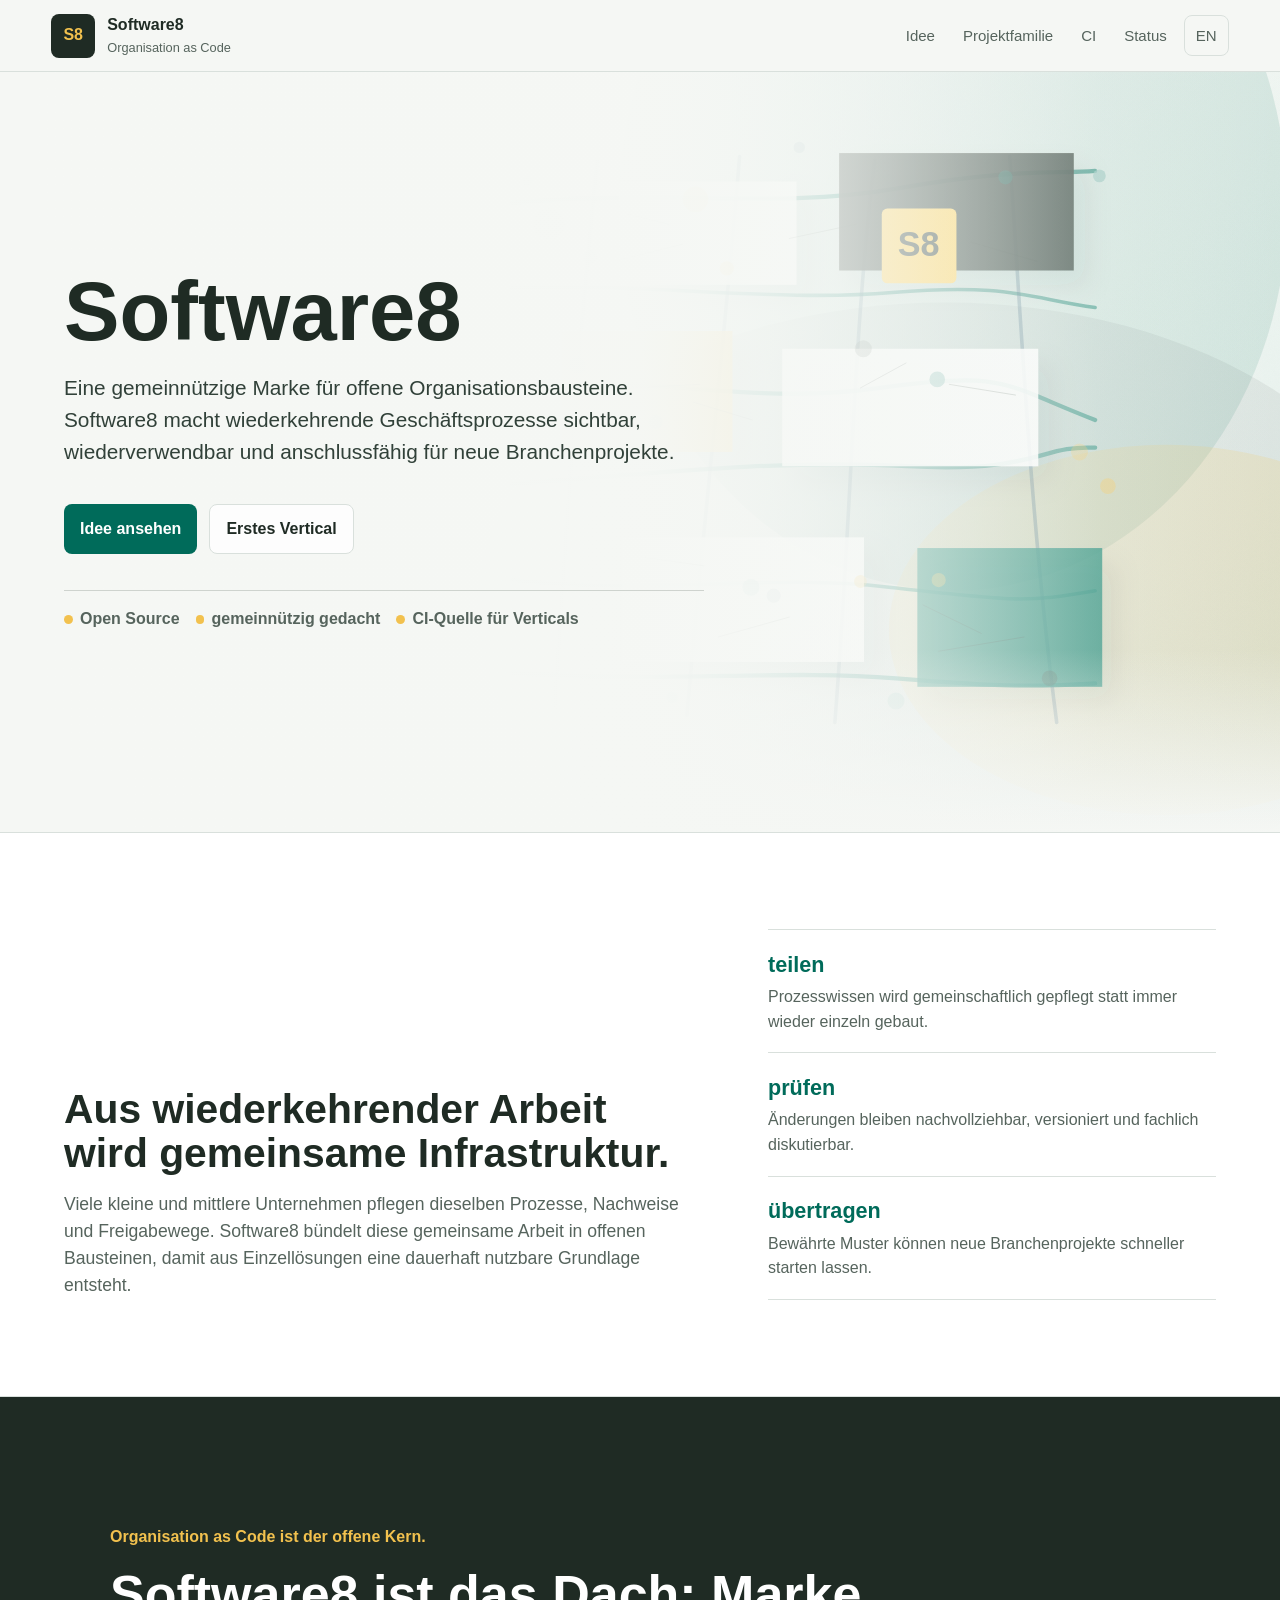
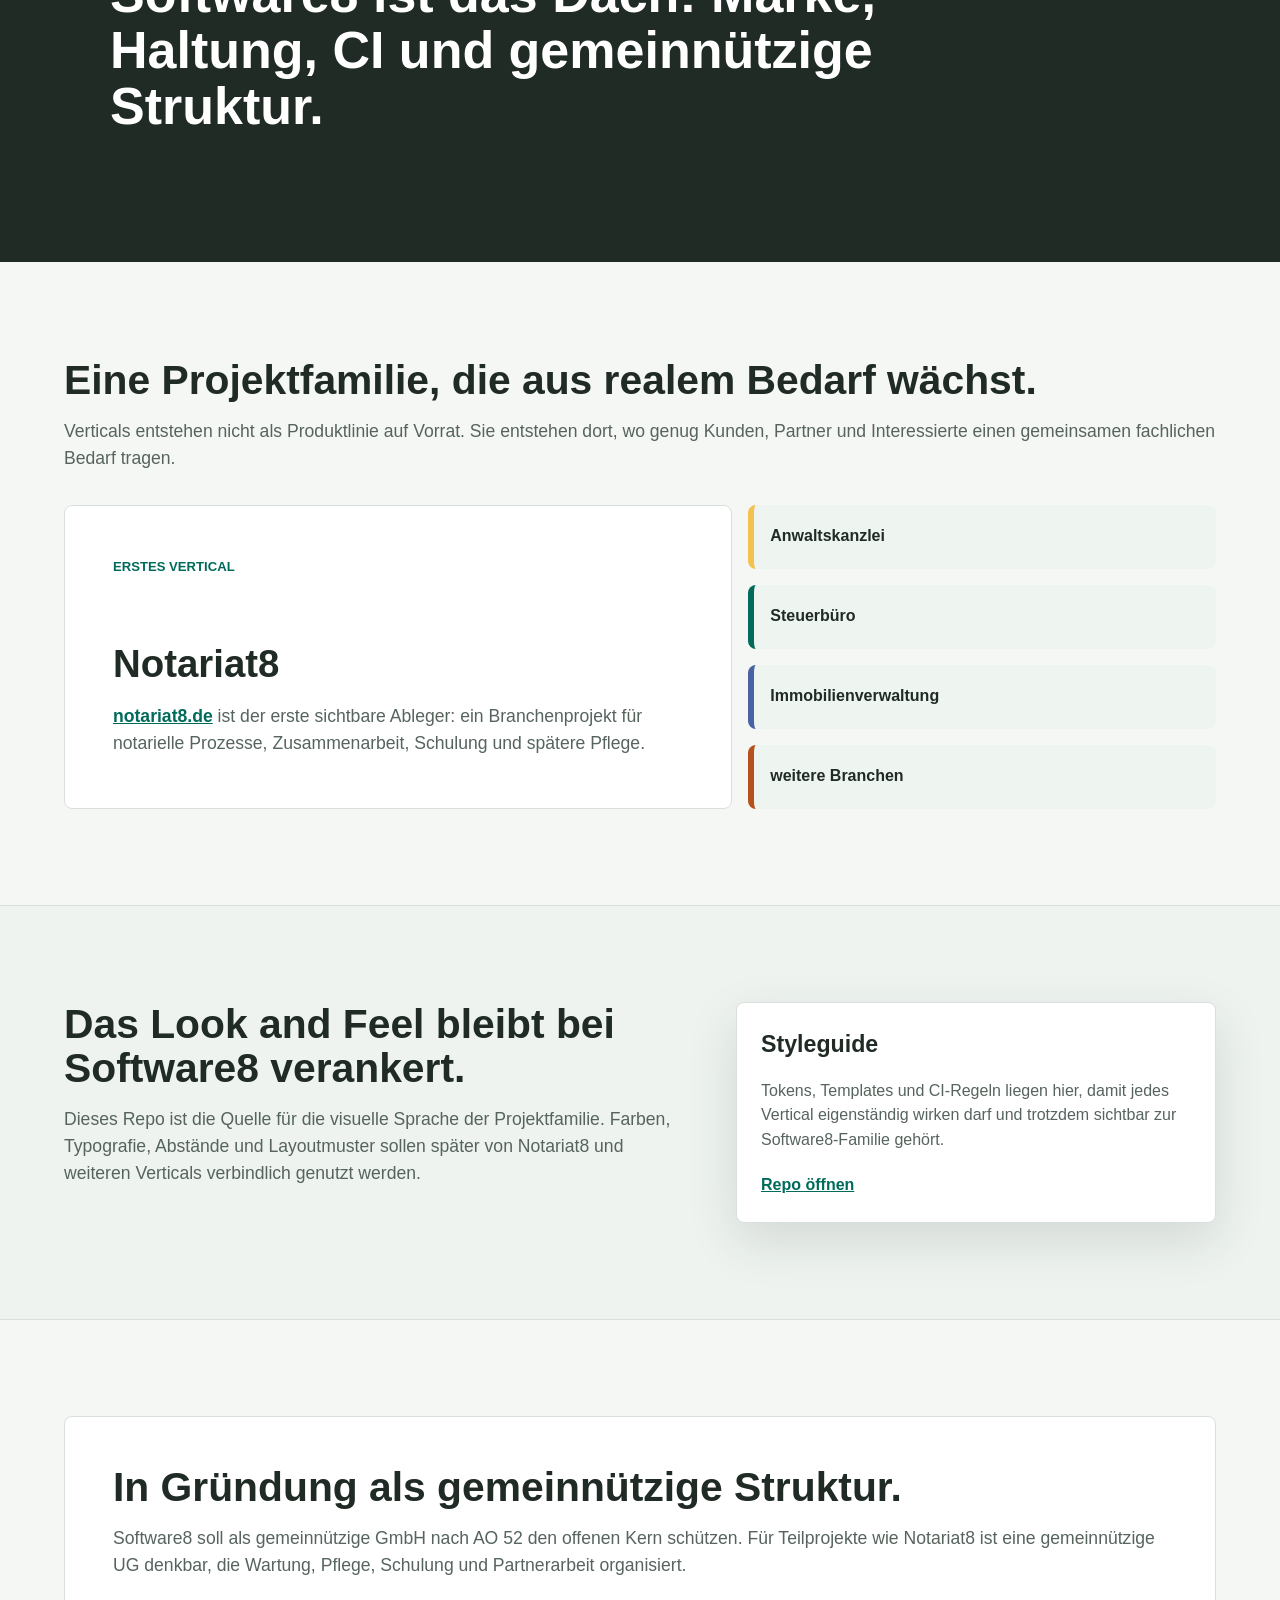
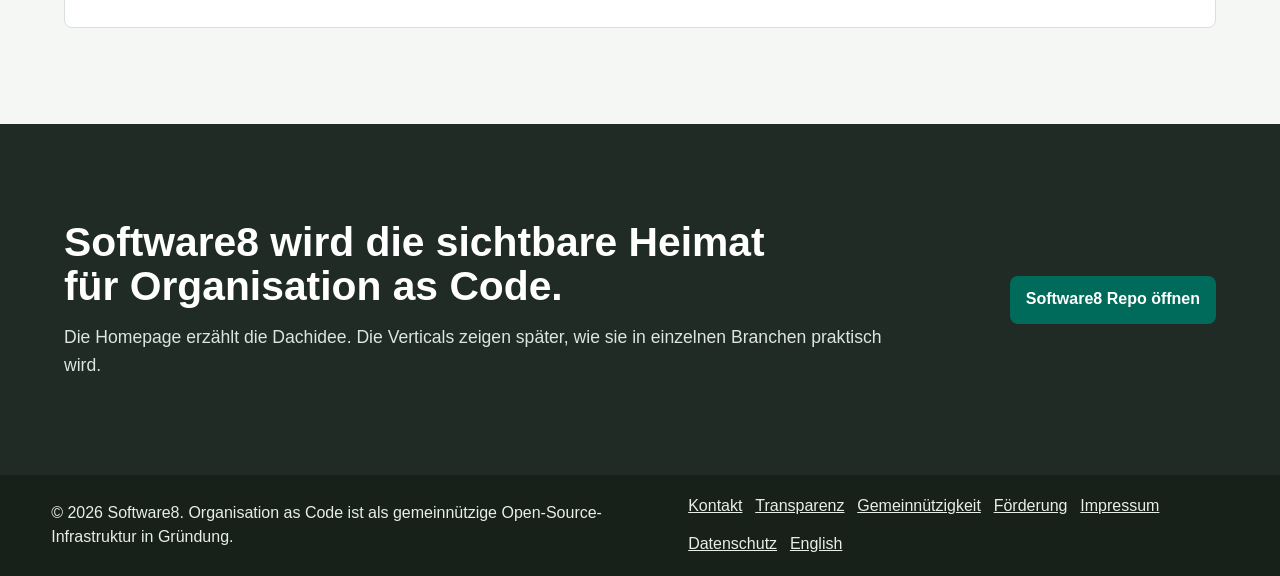
==== index.html @ 3254cb10 "Convert site to Software8" ====
<!doctype html>
<html lang="de">
  <head>
    <meta charset="utf-8">
    <meta name="viewport" content="width=device-width, initial-scale=1">
    <title>Software8 | Organisation as Code</title>
    <meta name="description" content="Software8 ist die gemeinnützige Dachmarke für Organisation as Code: offene Prozessbausteine, verbindliches CI und neue Vertical-Projekte für den Mittelstand.">
    <meta name="theme-color" content="#f5f7f4">
    <link rel="canonical" href="https://software8.de/">
    <link rel="alternate" hreflang="de" href="https://software8.de/">
    <link rel="alternate" hreflang="en" href="https://software8.de/en/">
    <link rel="icon" href="assets/favicon.svg" type="image/svg+xml">
    <link rel="preload" href="assets/software8-field.svg" as="image">
    <link rel="stylesheet" href="assets/site.css">
    <script src="assets/site.js" defer></script>
  </head>
  <body>
    <a class="skip-link" href="#content">Zum Inhalt springen</a>
    <header class="site-header">
      <a class="brand" href="./" aria-label="Software8 Startseite">
        <span class="brand-mark" aria-hidden="true">S8</span>
        <span>
          <strong>Software8</strong>
          <small>Organisation as Code</small>
        </span>
      </a>
      <button class="nav-toggle" type="button" aria-label="Navigation öffnen" aria-expanded="false" aria-controls="site-nav">☰</button>
      <nav class="site-nav" id="site-nav" aria-label="Hauptnavigation">
        <a href="#idee">Idee</a>
        <a href="#familie">Projektfamilie</a>
        <a href="#ci">CI</a>
        <a href="#status">Status</a>
        <a class="language-link" href="en/" lang="en">EN</a>
      </nav>
    </header>

    <main id="content">
      <section class="hero image-hero" aria-labelledby="hero-title">
        <img class="hero-image" src="assets/software8-field.svg" alt="">
        <div class="hero-content">
          <h1 id="hero-title">Software8</h1>
          <p class="lead">Eine gemeinnützige Marke für offene Organisationsbausteine. Software8 macht wiederkehrende Geschäftsprozesse sichtbar, wiederverwendbar und anschlussfähig für neue Branchenprojekte.</p>
          <div class="hero-actions" aria-label="Primäre Aktionen">
            <a class="button primary" href="#idee">Idee ansehen</a>
            <a class="button secondary" href="https://notariat8.de">Erstes Vertical</a>
          </div>
          <ul class="hero-proof" aria-label="Software8 in drei Punkten">
            <li>Open Source</li>
            <li>gemeinnützig gedacht</li>
            <li>CI-Quelle für Verticals</li>
          </ul>
        </div>
      </section>

      <section class="image-strip" id="idee" aria-labelledby="idee-title">
        <div class="image-strip-copy">
          <h2 id="idee-title">Aus wiederkehrender Arbeit wird gemeinsame Infrastruktur.</h2>
          <p>Viele kleine und mittlere Unternehmen pflegen dieselben Prozesse, Nachweise und Freigabewege. Software8 bündelt diese gemeinsame Arbeit in offenen Bausteinen, damit aus Einzellösungen eine dauerhaft nutzbare Grundlage entsteht.</p>
        </div>
        <div class="statement-list" aria-label="Software8 Wirkung">
          <div>
            <strong>teilen</strong>
            <span>Prozesswissen wird gemeinschaftlich gepflegt statt immer wieder einzeln gebaut.</span>
          </div>
          <div>
            <strong>prüfen</strong>
            <span>Änderungen bleiben nachvollziehbar, versioniert und fachlich diskutierbar.</span>
          </div>
          <div>
            <strong>übertragen</strong>
            <span>Bewährte Muster können neue Branchenprojekte schneller starten lassen.</span>
          </div>
        </div>
      </section>

      <section class="brand-band" aria-labelledby="kern-title">
        <div class="brand-band-inner">
          <p>Organisation as Code ist der offene Kern.</p>
          <h2 id="kern-title">Software8 ist das Dach: Marke, Haltung, CI und gemeinnützige Struktur.</h2>
        </div>
      </section>

      <section class="section vertical-showcase" id="familie" aria-labelledby="familie-title">
        <div class="section-heading">
          <h2 id="familie-title">Eine Projektfamilie, die aus realem Bedarf wächst.</h2>
          <p>Verticals entstehen nicht als Produktlinie auf Vorrat. Sie entstehen dort, wo genug Kunden, Partner und Interessierte einen gemeinsamen fachlichen Bedarf tragen.</p>
        </div>
        <div class="vertical-layout">
          <article class="vertical-primary">
            <span>erstes Vertical</span>
            <h3>Notariat8</h3>
            <p><a class="text-link" href="https://notariat8.de">notariat8.de</a> ist der erste sichtbare Ableger: ein Branchenprojekt für notarielle Prozesse, Zusammenarbeit, Schulung und spätere Pflege.</p>
          </article>
          <div class="vertical-list" aria-label="Mögliche weitere Verticals">
            <p>Anwaltskanzlei</p>
            <p>Steuerbüro</p>
            <p>Immobilienverwaltung</p>
            <p>weitere Branchen</p>
          </div>
        </div>
      </section>

      <section class="ci-section" id="ci" aria-labelledby="ci-title">
        <div class="ci-grid">
          <div>
            <h2 id="ci-title">Das Look and Feel bleibt bei Software8 verankert.</h2>
            <p>Dieses Repo ist die Quelle für die visuelle Sprache der Projektfamilie. Farben, Typografie, Abstände und Layoutmuster sollen später von Notariat8 und weiteren Verticals verbindlich genutzt werden.</p>
          </div>
          <div class="ci-panel">
            <strong>Styleguide</strong>
            <span>Tokens, Templates und CI-Regeln liegen hier, damit jedes Vertical eigenständig wirken darf und trotzdem sichtbar zur Software8-Familie gehört.</span>
            <a class="text-link" href="https://github.com/software8-de/www-s8">Repo öffnen</a>
          </div>
        </div>
      </section>

      <section class="section status-section" id="status" aria-labelledby="status-title">
        <div class="status-copy">
          <h2 id="status-title">In Gründung als gemeinnützige Struktur.</h2>
          <p>Software8 soll als gemeinnützige GmbH nach AO 52 den offenen Kern schützen. Für Teilprojekte wie Notariat8 ist eine gemeinnützige UG denkbar, die Wartung, Pflege, Schulung und Partnerarbeit organisiert.</p>
        </div>
      </section>

      <section class="cta-band" aria-labelledby="cta-title">
        <div>
          <h2 id="cta-title">Software8 wird die sichtbare Heimat für Organisation as Code.</h2>
          <p>Die Homepage erzählt die Dachidee. Die Verticals zeigen später, wie sie in einzelnen Branchen praktisch wird.</p>
        </div>
        <a class="button primary" href="https://github.com/software8-de/www-s8">Software8 Repo öffnen</a>
      </section>
    </main>

    <footer class="site-footer">
      <p>© 2026 Software8. Organisation as Code ist als gemeinnützige Open-Source-Infrastruktur in Gründung.</p>
      <nav aria-label="Footer Navigation">
        <a href="kontakt.html">Kontakt</a>
        <a href="transparenz.html">Transparenz</a>
        <a href="gemeinnuetzigkeit.html">Gemeinnützigkeit</a>
        <a href="foerderung.html">Förderung</a>
        <a href="impressum.html">Impressum</a>
        <a href="datenschutz.html">Datenschutz</a>
        <a href="en/" lang="en">English</a>
      </nav>
    </footer>
  </body>
</html>
---- assets/site.css ----
@import url("../styleguide/tokens.css");

* {
  box-sizing: border-box;
}

html {
  scroll-behavior: smooth;
}

body {
  margin: 0;
  background: var(--paper);
  color: var(--ink);
  font-family: var(--s8-font-sans);
  line-height: 1.55;
}

a {
  color: inherit;
}

.skip-link {
  background: var(--ink);
  color: var(--surface);
  left: 1rem;
  padding: 0.5rem 0.75rem;
  position: fixed;
  top: -4rem;
  z-index: 20;
}

.skip-link:focus {
  top: 1rem;
}

.site-header {
  align-items: center;
  background: rgba(245, 247, 244, 0.94);
  border-bottom: 1px solid var(--line);
  display: flex;
  gap: 1rem;
  justify-content: space-between;
  min-height: 72px;
  padding: 0.75rem clamp(1rem, 4vw, 4rem);
  position: sticky;
  top: 0;
  z-index: 10;
}

.brand {
  align-items: center;
  display: inline-flex;
  gap: 0.75rem;
  min-width: 0;
  text-decoration: none;
}

.brand-mark {
  align-items: center;
  background: var(--ink);
  border-radius: 8px;
  color: var(--gold);
  display: inline-flex;
  flex: 0 0 44px;
  font-weight: 700;
  height: 44px;
  justify-content: center;
  width: 44px;
}

.brand strong,
.brand small {
  display: block;
}

.brand strong {
  font-size: 1rem;
}

.brand small {
  color: var(--muted);
  font-size: 0.8rem;
}

.site-nav {
  align-items: center;
  display: flex;
  gap: 0.35rem;
}

.site-nav a {
  border-radius: 8px;
  color: var(--muted);
  font-size: 0.94rem;
  padding: 0.5rem 0.7rem;
  text-decoration: none;
}

.site-nav a:hover,
.site-nav a:focus-visible {
  background: #e8eee9;
  color: var(--ink);
}

.language-link {
  border: 1px solid var(--line);
}

.nav-toggle {
  align-items: center;
  background: var(--surface);
  border: 1px solid var(--line);
  border-radius: 8px;
  color: var(--ink);
  display: none;
  font-size: 1.3rem;
  height: 42px;
  justify-content: center;
  width: 42px;
}

.image-hero {
  align-items: center;
  display: flex;
  isolation: isolate;
  min-height: 760px;
  overflow: hidden;
  padding: clamp(4rem, 9vw, 7rem) var(--s8-page-gutter);
  position: relative;
}

.image-hero::after {
  background:
    linear-gradient(90deg, rgba(245, 247, 244, 1) 0%, rgba(245, 247, 244, 0.96) 50%, rgba(245, 247, 244, 0.58) 66%, rgba(245, 247, 244, 0.16) 86%),
    linear-gradient(180deg, rgba(245, 247, 244, 0) 76%, var(--paper) 100%);
  content: "";
  inset: 0;
  position: absolute;
  z-index: -1;
}

.hero-image {
  height: 100%;
  inset: 0;
  object-fit: cover;
  object-position: center right;
  position: absolute;
  width: 100%;
  z-index: -2;
}

.hero-content {
  max-width: 760px;
}

h1,
h2,
h3,
p {
  overflow-wrap: anywhere;
}

h1 {
  font-size: 5.2rem;
  line-height: 0.95;
  margin: 0 0 1.2rem;
}

h2 {
  font-size: 2.55rem;
  line-height: 1.08;
  margin: 0;
}

h3 {
  font-size: 1.25rem;
  line-height: 1.2;
  margin: 0 0 0.65rem;
}

.lead {
  color: #314139;
  font-size: 1.3rem;
  max-width: 640px;
}

.hero-actions {
  display: flex;
  flex-wrap: wrap;
  gap: 0.75rem;
  margin: 2.25rem 0;
}

.button {
  align-items: center;
  border-radius: 8px;
  display: inline-flex;
  font-weight: 700;
  justify-content: center;
  min-height: 46px;
  padding: 0.72rem 1rem;
  text-decoration: none;
}

.button.primary {
  background: var(--green);
  color: var(--surface);
}

.button.primary:hover,
.button.primary:focus-visible {
  background: var(--green-dark);
}

.button.secondary {
  background: rgba(255, 255, 255, 0.82);
  border: 1px solid var(--line);
  color: var(--ink);
}

.hero-proof {
  border-top: 1px solid rgba(30, 48, 38, 0.18);
  color: var(--muted);
  display: flex;
  flex-wrap: wrap;
  gap: 0.7rem 1rem;
  list-style: none;
  margin: 2rem 0 0;
  max-width: 700px;
  padding: 1rem 0 0;
}

.hero-proof li {
  align-items: center;
  display: inline-flex;
  font-weight: 700;
  gap: 0.45rem;
}

.hero-proof li::before {
  background: var(--gold);
  border-radius: 999px;
  content: "";
  height: 0.55rem;
  width: 0.55rem;
}

.image-strip,
.section,
.ci-section,
.cta-band,
.legal-page {
  padding: var(--s8-section-y) var(--s8-page-gutter);
}

.image-strip {
  align-items: end;
  background: var(--surface);
  border-block: 1px solid var(--line);
  display: grid;
  gap: clamp(2rem, 6vw, 7rem);
  grid-template-columns: minmax(0, 1.05fr) minmax(320px, 0.75fr);
}

.image-strip-copy,
.section-heading,
.vertical-layout,
.ci-grid,
.status-copy {
  margin: 0 auto;
  max-width: 1180px;
}

.image-strip-copy {
  margin-right: 0;
}

.image-strip-copy p,
.section-heading p,
.ci-grid p,
.status-copy p,
.cta-band p {
  color: var(--muted);
  font-size: 1.1rem;
  margin: 1rem 0 0;
}

.statement-list {
  border-top: 1px solid var(--line);
  display: grid;
  gap: 0;
  margin-left: 0;
}

.statement-list div {
  border-bottom: 1px solid var(--line);
  padding: 1.1rem 0;
}

.statement-list strong,
.statement-list span {
  display: block;
}

.statement-list strong {
  color: var(--green);
  font-size: 1.35rem;
  margin-bottom: 0.25rem;
}

.statement-list span {
  color: var(--muted);
}

.brand-band {
  background: var(--ink);
  color: var(--surface);
  padding: clamp(4rem, 10vw, 8rem) var(--s8-page-gutter);
}

.brand-band-inner {
  margin: 0 auto;
  max-width: 1060px;
}

.brand-band p {
  color: var(--gold);
  font-weight: 700;
  margin: 0 0 1rem;
}

.brand-band h2 {
  font-size: 3.25rem;
  max-width: 980px;
}

.section-heading {
  margin-bottom: 2rem;
}

.vertical-layout {
  align-items: stretch;
  display: grid;
  gap: 1rem;
  grid-template-columns: minmax(0, 1fr) minmax(280px, 0.7fr);
}

.vertical-primary,
.ci-panel,
.status-copy {
  background: var(--surface);
  border: 1px solid var(--line);
  border-radius: 8px;
}

.vertical-primary {
  min-height: 300px;
  padding: clamp(1.5rem, 4vw, 3rem);
}

.vertical-primary span {
  color: var(--green);
  display: inline-block;
  font-size: 0.82rem;
  font-weight: 700;
  margin-bottom: 4rem;
  text-transform: uppercase;
}

.vertical-primary h3 {
  font-size: 2.4rem;
}

.vertical-primary p {
  color: var(--muted);
  font-size: 1.1rem;
  margin: 1rem 0 0;
  max-width: 760px;
}

.vertical-list {
  display: grid;
  gap: 1rem;
}

.vertical-list p {
  align-items: center;
  background: #eef4ef;
  border-left: 6px solid var(--gold);
  border-radius: 8px;
  display: flex;
  font-weight: 700;
  margin: 0;
  min-height: 64px;
  padding: 1rem;
}

.vertical-list p:nth-child(2) {
  border-left-color: var(--green);
}

.vertical-list p:nth-child(3) {
  border-left-color: var(--blue);
}

.vertical-list p:nth-child(4) {
  border-left-color: var(--copper);
}

.ci-section {
  background: #eef3ef;
  border-block: 1px solid var(--line);
}

.ci-grid {
  align-items: start;
  display: grid;
  gap: clamp(1.5rem, 5vw, 5rem);
  grid-template-columns: minmax(0, 0.95fr) minmax(320px, 0.75fr);
}

.ci-panel {
  box-shadow: var(--shadow);
  padding: 1.5rem;
}

.ci-panel strong,
.ci-panel span,
.ci-panel a {
  display: block;
}

.ci-panel strong {
  font-size: 1.45rem;
  margin-bottom: 1rem;
}

.ci-panel span {
  color: var(--muted);
  margin-bottom: 1.25rem;
}

.status-section {
  background: var(--paper);
}

.status-copy {
  padding: clamp(1.5rem, 4vw, 3rem);
}

.cta-band {
  align-items: center;
  background: var(--ink);
  color: var(--surface);
  display: flex;
  gap: 1.5rem;
  justify-content: space-between;
}

.cta-band h2 {
  max-width: 760px;
}

.cta-band p {
  color: #dce5df;
  max-width: 820px;
}

.site-footer {
  align-items: center;
  background: #172019;
  color: #e8eee9;
  display: flex;
  gap: 1rem;
  justify-content: space-between;
  padding: 1.2rem clamp(1rem, 4vw, 4rem);
}

.site-footer p {
  margin: 0;
}

.site-footer nav {
  display: flex;
  flex-wrap: wrap;
  gap: 0.8rem;
}

.site-footer a {
  color: #e8eee9;
}

.legal-page {
  margin: 0 auto;
  max-width: 900px;
}

.legal-page h1 {
  font-size: clamp(2rem, 8vw, 2.7rem);
  line-height: 1.05;
  overflow-wrap: normal;
}

.legal-page h2 {
  font-size: 1.25rem;
  margin-bottom: 0.5rem;
}

.legal-page p {
  color: var(--muted);
}

.legal-note {
  font-size: 0.95rem;
}

.legal-box {
  background: var(--surface);
  border: 1px solid var(--line);
  border-radius: 8px;
  margin: 1rem 0;
  padding: 1.25rem;
}

.section-kicker {
  color: var(--copper);
  font-size: 0.8rem;
  font-weight: 700;
  letter-spacing: 0;
  margin: 0 0 0.75rem;
  text-transform: uppercase;
}

.text-link {
  color: var(--green);
  font-weight: 700;
}

.not-found {
  align-items: flex-start;
  display: flex;
  flex-direction: column;
  justify-content: center;
  min-height: 100vh;
  padding: clamp(2rem, 8vw, 6rem);
}

.not-found h1 {
  font-size: 3rem;
}

@media (max-width: 920px) {
  .site-header {
    align-items: flex-start;
  }

  .nav-toggle {
    display: inline-flex;
  }

  .site-nav {
    background: var(--paper);
    border-bottom: 1px solid var(--line);
    display: none;
    flex-direction: column;
    left: 0;
    padding: 0.75rem 1rem 1rem;
    position: absolute;
    right: 0;
    top: 72px;
  }

  .site-nav.open {
    display: flex;
  }

  .site-nav.page-nav {
    background: transparent;
    border-bottom: 0;
    display: flex;
    flex-direction: row;
    flex-wrap: wrap;
    padding: 0;
    position: static;
  }

  .site-nav a {
    width: 100%;
  }

  .site-nav.page-nav a {
    width: auto;
  }

  h1 {
    font-size: 3.6rem;
  }

  h2,
  .brand-band h2 {
    font-size: 2rem;
  }

  .image-hero {
    min-height: 760px;
  }

  .image-hero::after {
    background:
      linear-gradient(180deg, rgba(245, 247, 244, 0.98) 0%, rgba(245, 247, 244, 0.92) 50%, rgba(245, 247, 244, 0.18) 100%),
      linear-gradient(180deg, rgba(245, 247, 244, 0) 80%, var(--paper) 100%);
  }

  .hero-image {
    object-position: 68% center;
  }

  .image-strip,
  .vertical-layout,
  .ci-grid {
    grid-template-columns: 1fr;
  }

  .image-strip-copy {
    margin-right: auto;
  }

  .cta-band,
  .site-footer {
    align-items: flex-start;
    flex-direction: column;
  }
}

@media (max-width: 560px) {
  .brand small {
    display: none;
  }

  h1 {
    font-size: 2.85rem;
  }

  h2,
  .brand-band h2 {
    font-size: 1.8rem;
  }

  .lead {
    font-size: 1.08rem;
  }

  .button {
    width: 100%;
  }

  .hero-proof {
    display: grid;
  }

  .vertical-primary span {
    margin-bottom: 2.5rem;
  }
}
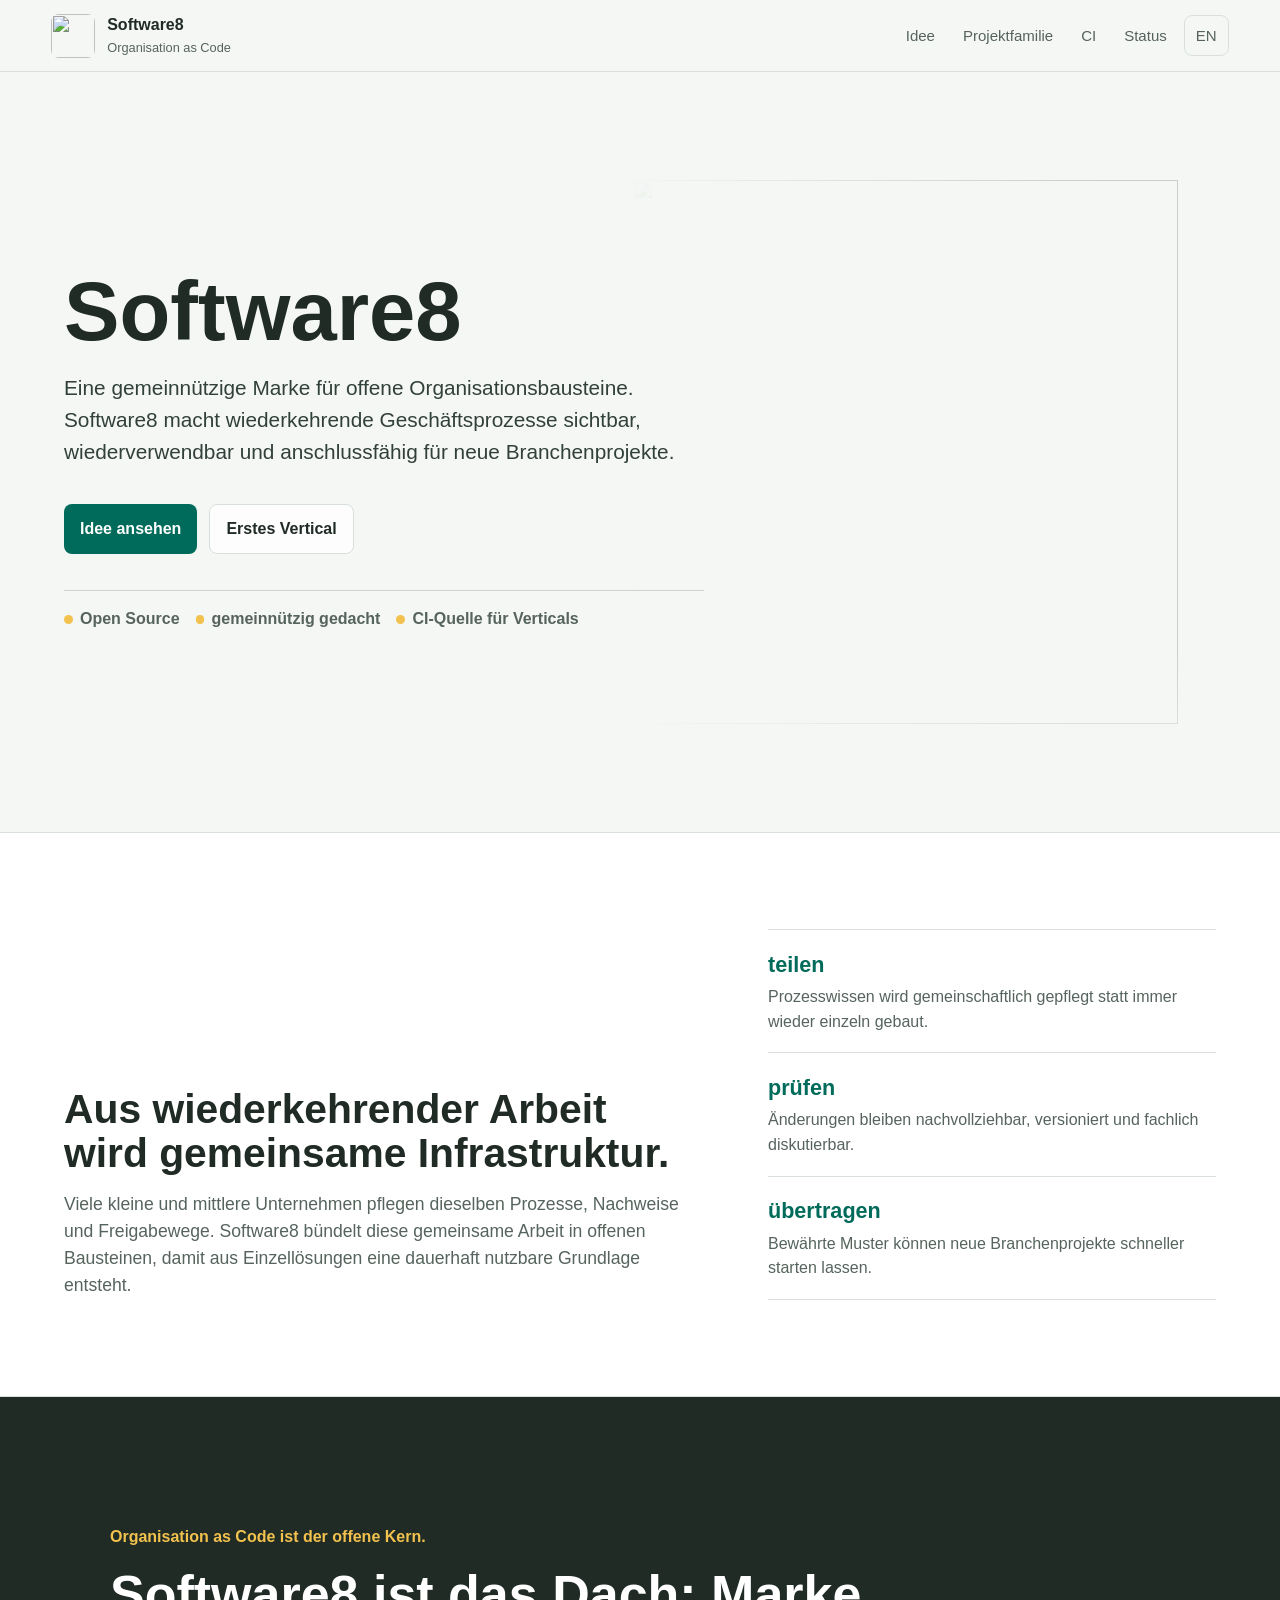
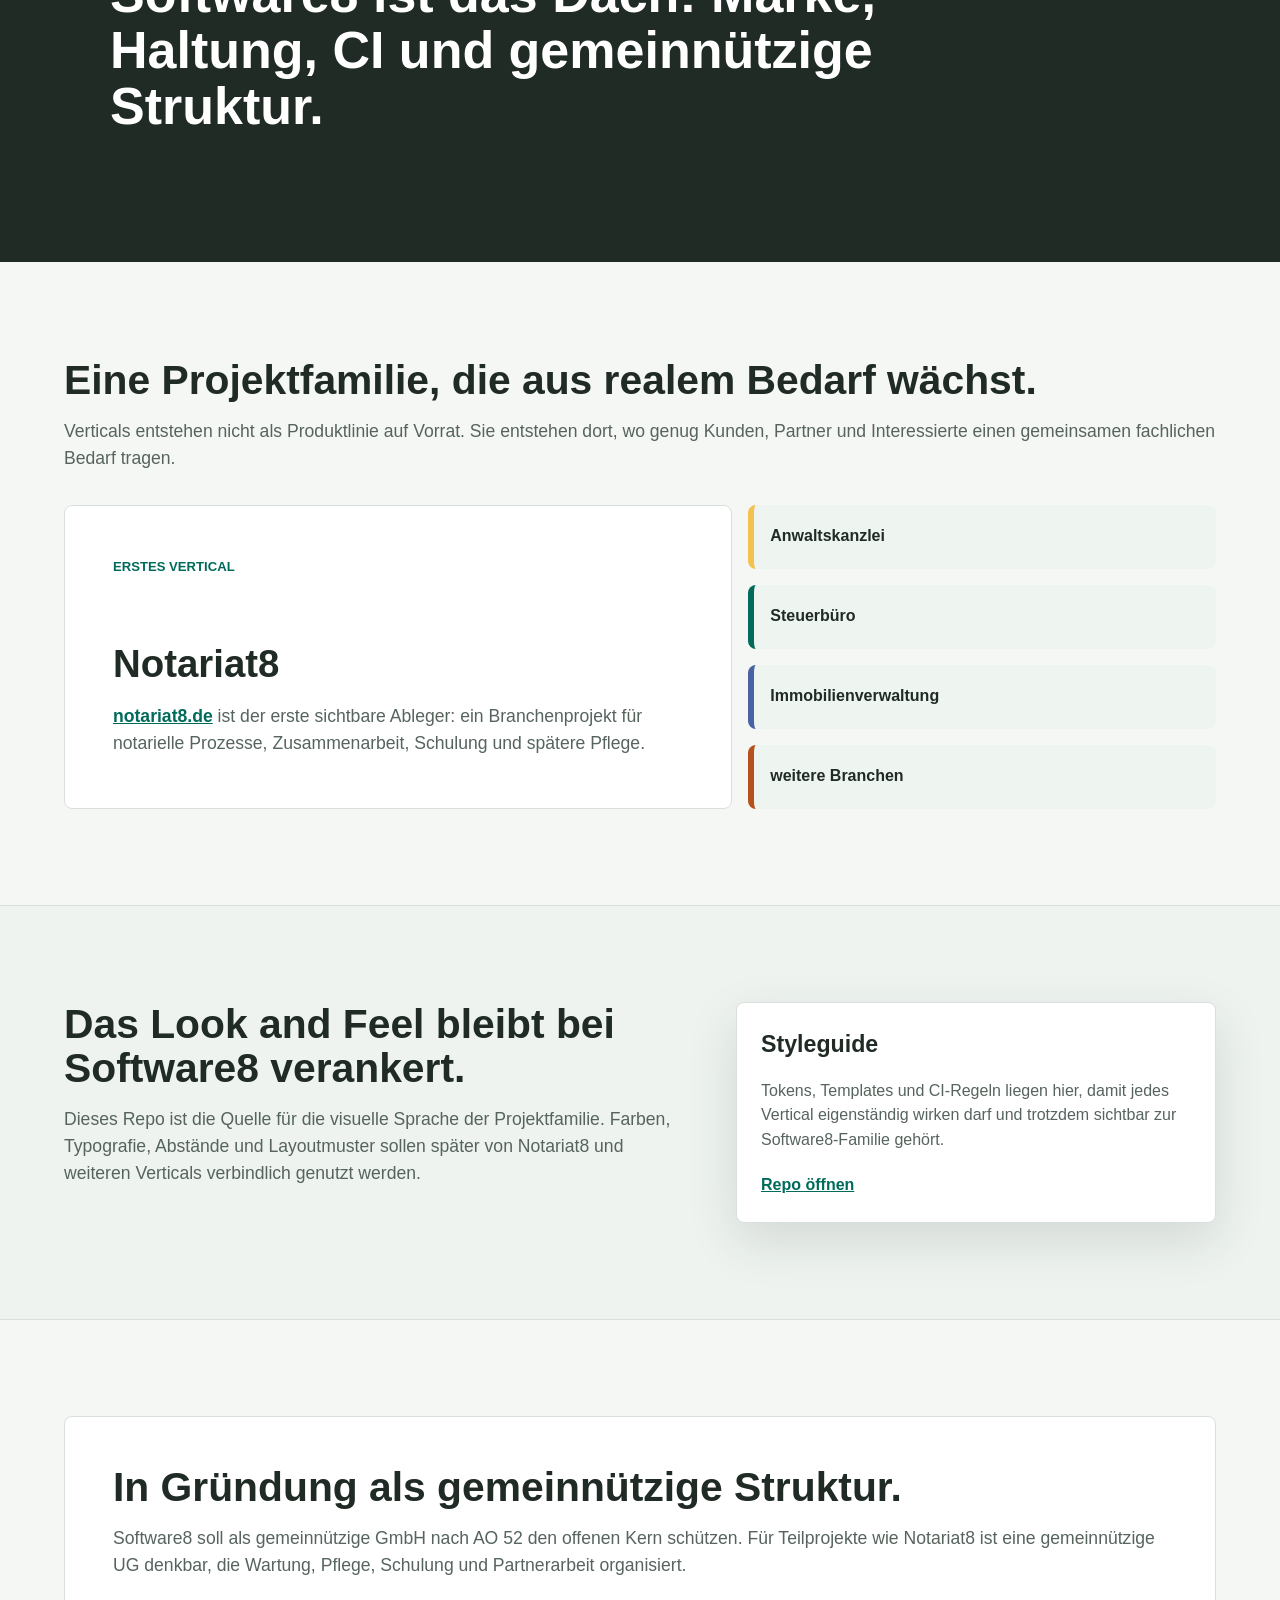
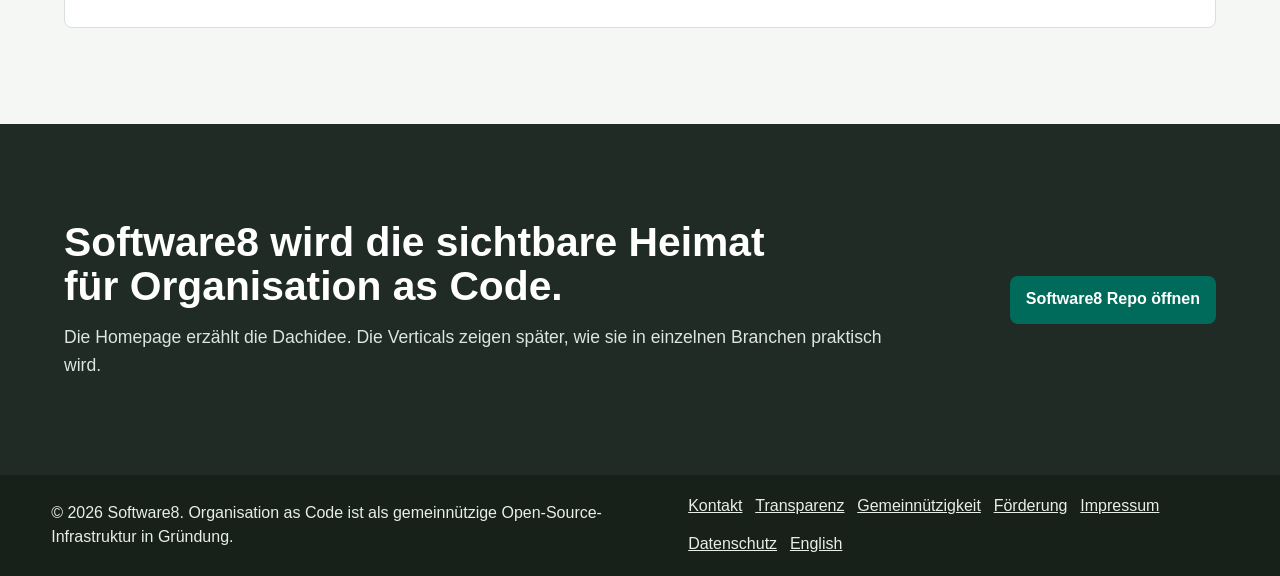
==== commit 61515bea: "Use shared bild8 s8 assets" ====
--- a/index.html
+++ b/index.html
@@ -9,8 +9,8 @@
     <link rel="canonical" href="https://software8.de/">
     <link rel="alternate" hreflang="de" href="https://software8.de/">
     <link rel="alternate" hreflang="en" href="https://software8.de/en/">
-    <link rel="icon" href="assets/favicon.svg" type="image/svg+xml">
-    <link rel="preload" href="assets/software8-field.svg" as="image">
+    <link rel="icon" href="https://bild8.de/assets/8/svg/s8.svg" type="image/svg+xml">
+    <link rel="preload" href="https://bild8.de/assets/8/svg/s8.svg" as="image">
     <link rel="stylesheet" href="assets/site.css">
     <script src="assets/site.js" defer></script>
   </head>
@@ -18,7 +18,7 @@
     <a class="skip-link" href="#content">Zum Inhalt springen</a>
     <header class="site-header">
       <a class="brand" href="./" aria-label="Software8 Startseite">
-        <span class="brand-mark" aria-hidden="true">S8</span>
+        <img class="brand-mark" src="https://bild8.de/assets/8/svg/s8.svg" alt="" aria-hidden="true">
         <span>
           <strong>Software8</strong>
           <small>Organisation as Code</small>
@@ -36,7 +36,7 @@
 
     <main id="content">
       <section class="hero image-hero" aria-labelledby="hero-title">
-        <img class="hero-image" src="assets/software8-field.svg" alt="">
+        <img class="hero-image" src="https://bild8.de/assets/8/svg/s8.svg" alt="">
         <div class="hero-content">
           <h1 id="hero-title">Software8</h1>
           <p class="lead">Eine gemeinnützige Marke für offene Organisationsbausteine. Software8 macht wiederkehrende Geschäftsprozesse sichtbar, wiederverwendbar und anschlussfähig für neue Branchenprojekte.</p>
--- a/assets/site.css
+++ b/assets/site.css
@@ -57,15 +57,11 @@
 }
 
 .brand-mark {
-  align-items: center;
-  background: var(--ink);
   border-radius: 8px;
-  color: var(--gold);
-  display: inline-flex;
+  display: block;
   flex: 0 0 44px;
-  font-weight: 700;
   height: 44px;
-  justify-content: center;
+  object-fit: contain;
   width: 44px;
 }
 
@@ -141,12 +137,16 @@
 }
 
 .hero-image {
-  height: 100%;
-  inset: 0;
-  object-fit: cover;
-  object-position: center right;
+  filter: drop-shadow(0 28px 58px rgba(31, 43, 36, 0.18));
+  height: min(44vw, 34rem);
+  object-fit: contain;
+  object-position: center;
+  opacity: 0.94;
   position: absolute;
-  width: 100%;
+  right: clamp(2rem, 8vw, 8rem);
+  top: 50%;
+  transform: translateY(-50%);
+  width: min(44vw, 34rem);
   z-index: -2;
 }
 
@@ -613,7 +613,11 @@
   }
 
   .hero-image {
-    object-position: 68% center;
+    height: min(76vw, 24rem);
+    opacity: 0.2;
+    right: -4rem;
+    top: 56%;
+    width: min(76vw, 24rem);
   }
 
   .image-strip,
